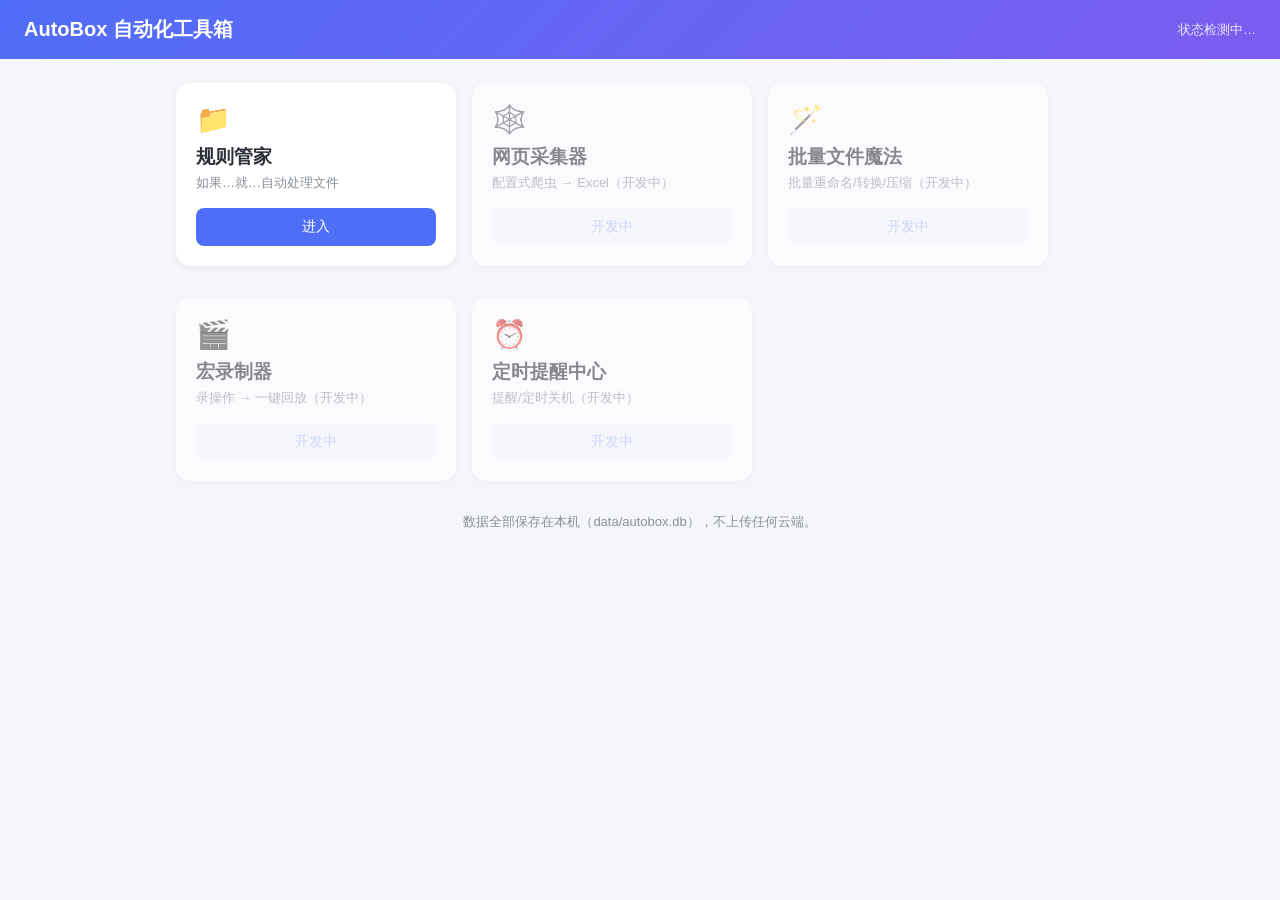
==== static/index.html @ e0795244 "第1阶段：规则管家可跑通（骨架+引擎+前端+说明文档）" ====
<!-- ============================================================
  首页：功能中心
  这是打开 AutoBox 看到的第一个页面，展示所有功能模块。
  HTML 语法：标签成对出现 <标签>内容</标签>，标签决定内容是什么。
  ============================================================ -->
<!DOCTYPE html>
<html lang="zh-CN">
<head>
  <!-- meta 标签：charset="utf-8" 告诉浏览器用中文编码，防止乱码 -->
  <meta charset="utf-8">
  <!-- 让页面在手机上也能正常缩放（我们用不到手机，但加上无害） -->
  <meta name="viewport" content="width=device-width, initial-scale=1">
  <!-- 浏览器标签页上显示的名字 -->
  <title>AutoBox 自动化工具箱</title>
  <!-- 引入全局样式表（css/style.css） -->
  <link rel="stylesheet" href="/static/css/style.css">
</head>
<body>

  <!-- 顶部导航栏 -->
  <div class="topbar">
    <span class="topbar-title">AutoBox 自动化工具箱</span>
    <!-- 显示引擎状态的小字（由 JS 填充） -->
    <span id="statusText" style="font-size:13px; opacity:0.85;">状态检测中…</span>
  </div>

  <div class="container">

    <!-- 模块网格：flex 布局，自动换行排列模块卡片 -->
    <div style="display:flex; flex-wrap:wrap; gap:16px;">

      <!-- 模块卡片 1：规则管家（已完成，可点击进入） -->
      <div class="card" style="width:280px; cursor:pointer;" onclick="location.href='/rules.html'">
        <div style="font-size:28px;">📁</div>               <!-- 模块图标（emoji） -->
        <h3 style="margin:8px 0 4px;">规则管家</h3>          <!-- 模块名字 -->
        <div class="muted" style="font-size:13px;">如果…就…自动处理文件</div>  <!-- 模块说明 -->
        <div class="btn btn-primary mt-16" style="text-align:center;">进入</div>  <!-- 进入按钮 -->
      </div>

      <!-- 模块卡片 2：网页采集器（开发中） -->
      <div class="card" style="width:280px; opacity:0.55;">
        <div style="font-size:28px;">🕸️</div>
        <h3 style="margin:8px 0 4px;">网页采集器</h3>
        <div class="muted" style="font-size:13px;">配置式爬虫 → Excel（开发中）</div>
        <div class="btn btn-ghost mt-16" style="text-align:center;" disabled>开发中</div>
      </div>

      <!-- 模块卡片 3：批量文件魔法（开发中） -->
      <div class="card" style="width:280px; opacity:0.55;">
        <div style="font-size:28px;">🪄</div>
        <h3 style="margin:8px 0 4px;">批量文件魔法</h3>
        <div class="muted" style="font-size:13px;">批量重命名/转换/压缩（开发中）</div>
        <div class="btn btn-ghost mt-16" style="text-align:center;" disabled>开发中</div>
      </div>

      <!-- 模块卡片 4：宏录制器（开发中） -->
      <div class="card" style="width:280px; opacity:0.55;">
        <div style="font-size:28px;">🎬</div>
        <h3 style="margin:8px 0 4px;">宏录制器</h3>
        <div class="muted" style="font-size:13px;">录操作 → 一键回放（开发中）</div>
        <div class="btn btn-ghost mt-16" style="text-align:center;" disabled>开发中</div>
      </div>

      <!-- 模块卡片 5：定时提醒中心（开发中） -->
      <div class="card" style="width:280px; opacity:0.55;">
        <div style="font-size:28px;">⏰</div>
        <h3 style="margin:8px 0 4px;">定时提醒中心</h3>
        <div class="muted" style="font-size:13px;">提醒/定时关机（开发中）</div>
        <div class="btn btn-ghost mt-16" style="text-align:center;" disabled>开发中</div>
      </div>

    </div>

    <!-- 底部提示 -->
    <p class="muted mt-16" style="text-align:center; font-size:13px;">
      数据全部保存在本机（data/autobox.db），不上传任何云端。
    </p>
  </div>

  <!-- 引入 index.js：负责填充引擎状态文字 -->
  <script src="/static/js/index.js"></script>
</body>
</html>
---- static/css/style.css ----
/* ============================================================
   AutoBox 全局样式
   这份文件控制整个网页“长什么样”：颜色、大小、间距、圆角等。
   CSS 的语法是：选择器 { 属性: 值; }
   选择器决定“给谁设样式”，花括号里是“设什么样式”。
   ============================================================ */

/* ---------- 全局基础设置 ---------- */
/* 用 * 选择器给所有元素设置“盒子模型”，让宽高计算更直观 */
* {
  box-sizing: border-box;  /* 宽度包含内边距和边框，布局不容易乱 */
}

/* body 是整个页面的身体 */
body {
  margin: 0;                    /* 去掉浏览器默认的外边距 */
  font-family: "Microsoft YaHei", "PingFang SC", sans-serif;  /* 中文字体 */
  background: #f5f6fa;          /* 页面背景：淡灰色 */
  color: #2b2f36;               /* 文字主色：深灰 */
}

/* ---------- 顶部导航栏 ---------- */
.topbar {
  background: linear-gradient(135deg, #4f6ef7, #7c5cf0);  /* 渐变紫色背景 */
  color: #fff;                  /* 文字白色 */
  padding: 16px 24px;           /* 上下 16px、左右 24px 的内边距 */
  display: flex;                /* 弹性布局：子元素横排 */
  justify-content: space-between;  /* 子元素两端对齐 */
  align-items: center;          /* 垂直居中 */
}

.topbar-title {
  font-size: 20px;              /* 标题字号 */
  font-weight: 700;             /* 加粗 */
}

.topbar a {
  color: #fff;                  /* 链接白色 */
  text-decoration: none;        /* 去掉下划线 */
  font-size: 14px;
  opacity: 0.9;
}

/* ---------- 内容容器 ---------- */
.container {
  max-width: 960px;             /* 内容最大宽度，太宽时居中 */
  margin: 0 auto;               /* 水平居中 */
  padding: 24px 16px;           /* 内边距 */
}

/* ---------- 卡片（页面上的白色方块） ---------- */
.card {
  background: #fff;             /* 白色背景 */
  border-radius: 14px;          /* 圆角 */
  padding: 20px;                /* 内边距 */
  margin-bottom: 16px;          /* 与下一个元素的距离 */
  box-shadow: 0 2px 8px rgba(31, 41, 55, 0.06);  /* 轻微阴影，有立体感 */
}

.card-title {
  font-size: 17px;
  font-weight: 600;
  margin: 0 0 12px;             /* 上 0、左右 0、下 12px */
}

/* ---------- 按钮 ---------- */
.btn {
  border: none;                 /* 去掉边框 */
  border-radius: 8px;           /* 圆角 */
  padding: 10px 18px;           /* 内边距（上下 10px 左右 18px） */
  font-size: 14px;
  cursor: pointer;              /* 鼠标变成小手 */
  transition: opacity 0.15s;    /* 悬停时有过渡动画 */
}

.btn-primary {
  background: #4f6ef7;          /* 主按钮蓝色 */
  color: #fff;
}

.btn-ghost {
  background: #eef1fe;          /* 次按钮浅蓝 */
  color: #4f6ef7;
}

.btn-danger {
  background: #fdecec;          /* 危险按钮浅红 */
  color: #e5484d;
}

.btn:hover {
  opacity: 0.85;                /* 悬停时稍微变淡 */
}

.btn[disabled] {
  opacity: 0.5;                 /* 禁用按钮变淡 */
  cursor: not-allowed;          /* 鼠标变成禁止符号 */
}

/* ---------- 表单元素 ---------- */
input, select, textarea {
  width: 100%;                  /* 占满宽度 */
  padding: 10px 12px;           /* 内边距 */
  border: 1px solid #d9dce3;    /* 浅灰边框 */
  border-radius: 8px;           /* 圆角 */
  font-size: 14px;
  font-family: inherit;         /* 继承页面字体 */
}

label {
  display: block;               /* 标签独占一行 */
  font-size: 13px;
  color: #6b7280;               /* 灰色文字 */
  margin: 12px 0 4px;           /* 上边距 12px */
}

/* ---------- 规则列表 ---------- */
.rule-item {
  display: flex;                /* 横排 */
  justify-content: space-between;  /* 两端对齐 */
  align-items: center;          /* 垂直居中 */
  padding: 14px 0;              /* 上下内边距 */
  border-bottom: 1px solid #f0f1f5;  /* 底部细线分隔 */
}

.rule-item:last-child {
  border-bottom: none;          /* 最后一项不要分隔线 */
}

.rule-name {
  font-size: 15px;
  font-weight: 600;
}

.rule-desc {
  font-size: 12px;
  color: #8a9099;
  margin-top: 4px;
}

/* 开关样式：启用状态的规则名字带绿色小圆点 */
.dot-on {
  display: inline-block;
  width: 8px;
  height: 8px;
  border-radius: 50%;           /* 圆形 */
  background: #16a34a;          /* 绿色 */
  margin-right: 6px;
}

/* ---------- 日志 ---------- */
.log-item {
  padding: 8px 0;
  border-bottom: 1px solid #f5f6fa;
  font-size: 13px;
}

.log-time {
  color: #8a9099;
  margin-right: 8px;
}

.log-success { color: #16a34a; }   /* 成功日志：绿色 */
.log-error { color: #e5484d; }     /* 错误日志：红色 */
.log-info { color: #4f6ef7; }      /* 信息日志：蓝色 */

/* ---------- 其他 ---------- */
.muted {
  color: #8a9099;               /* 灰色提示文字 */
}

.mt-16 { margin-top: 16px; }    /* 上边距工具类 */
.mt-8 { margin-top: 8px; }

.empty-tip {
  text-align: center;           /* 居中 */
  color: #8a9099;
  padding: 32px 0;              /* 上下内边距，撑出高度 */
}
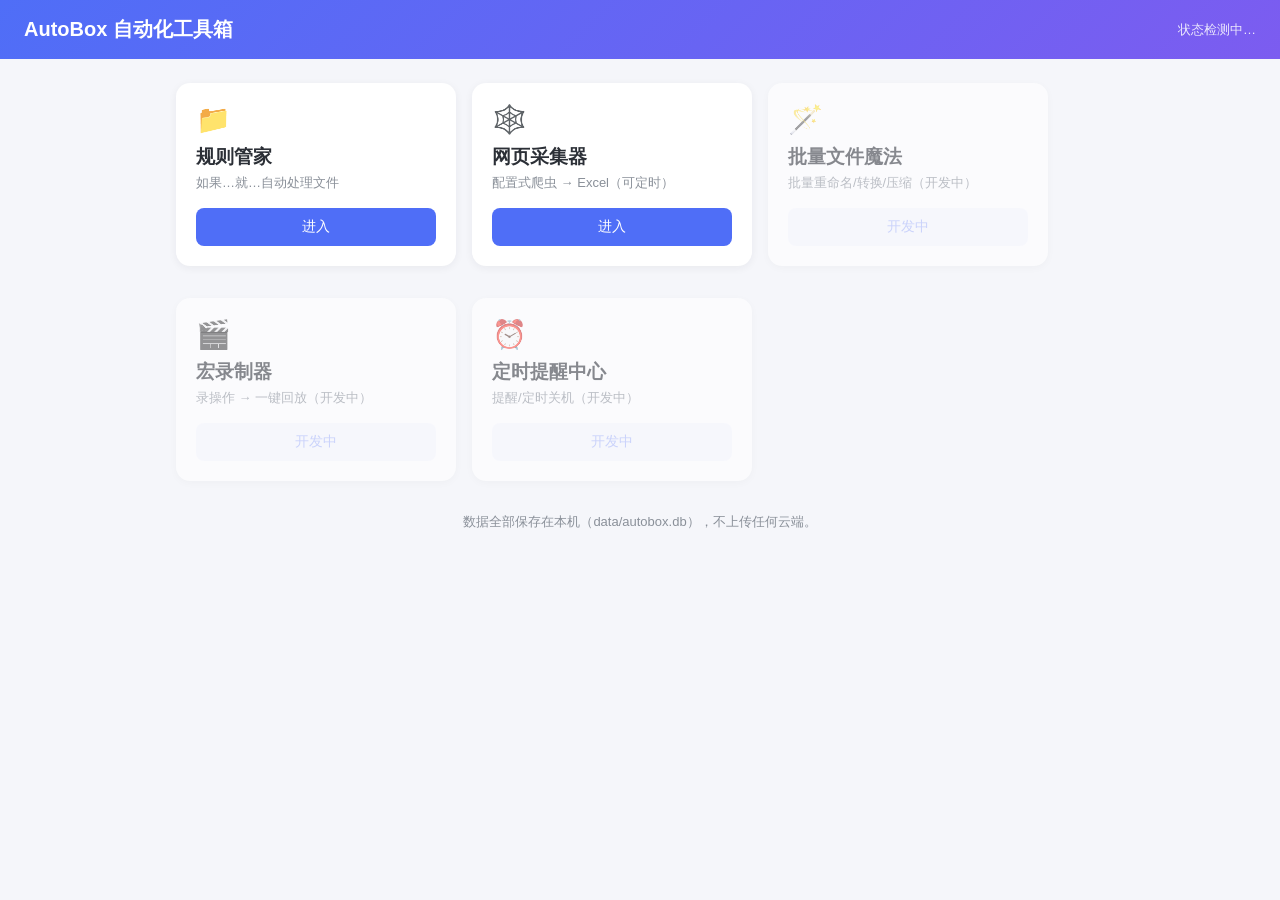
==== commit fdaa49a0: "第2阶段：网页采集器（配置式爬虫→CSV+定时）端到端跑通" ====
--- a/static/index.html
+++ b/static/index.html
@@ -37,12 +37,12 @@
         <div class="btn btn-primary mt-16" style="text-align:center;">进入</div>  <!-- 进入按钮 -->
       </div>
 
-      <!-- 模块卡片 2：网页采集器（开发中） -->
-      <div class="card" style="width:280px; opacity:0.55;">
+      <!-- 模块卡片 2：网页采集器（第 2 阶段完成，可进入） -->
+      <div class="card" style="width:280px; cursor:pointer;" onclick="location.href='/crawler.html'">
         <div style="font-size:28px;">🕸️</div>
         <h3 style="margin:8px 0 4px;">网页采集器</h3>
-        <div class="muted" style="font-size:13px;">配置式爬虫 → Excel（开发中）</div>
-        <div class="btn btn-ghost mt-16" style="text-align:center;" disabled>开发中</div>
+        <div class="muted" style="font-size:13px;">配置式爬虫 → Excel（可定时）</div>
+        <div class="btn btn-primary mt-16" style="text-align:center;">进入</div>
       </div>
 
       <!-- 模块卡片 3：批量文件魔法（开发中） -->
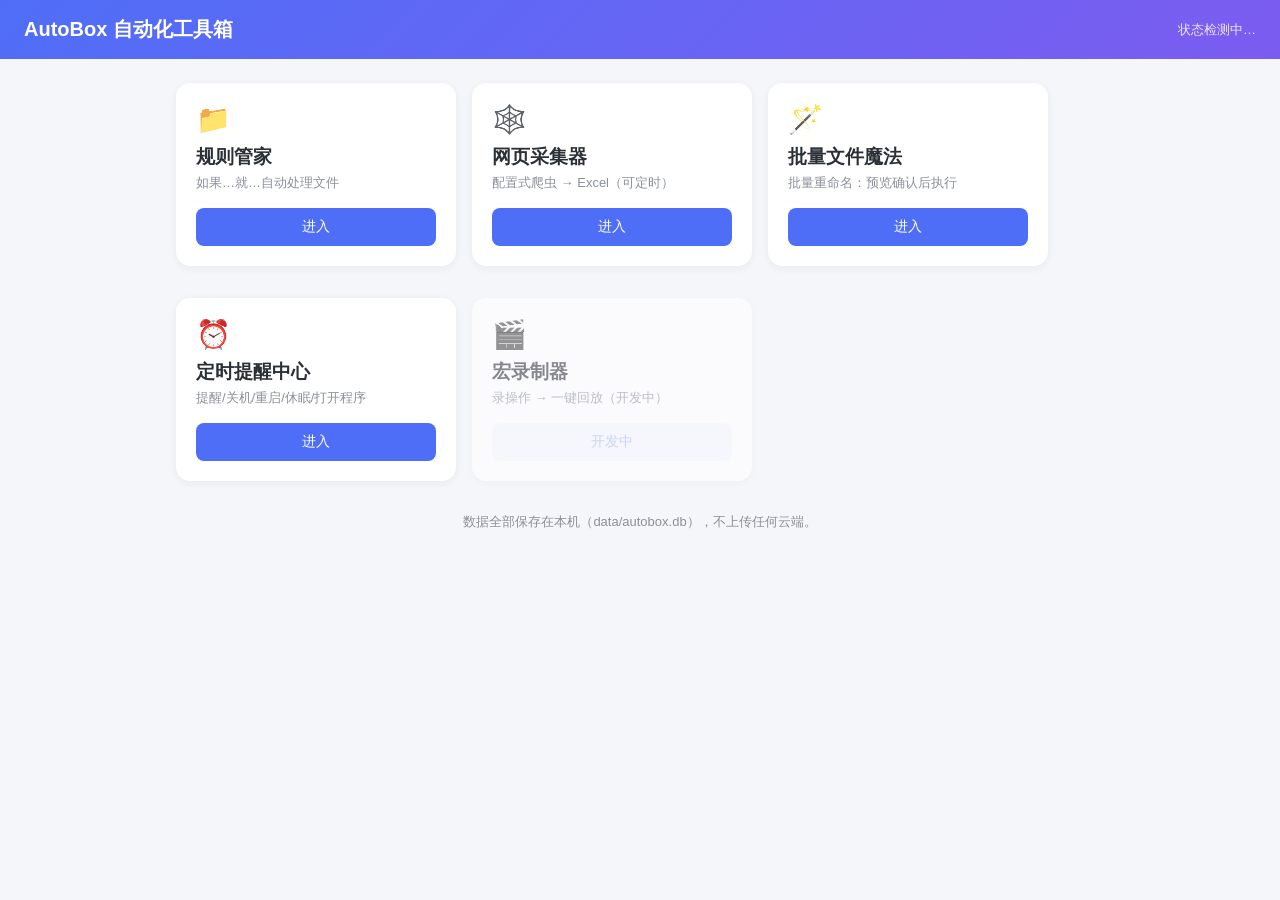
==== commit 250e4638: "第3阶段：批量文件魔法+定时提醒中心（弹窗/关机/重启/休眠/打开程序）" ====
--- a/static/index.html
+++ b/static/index.html
@@ -45,27 +45,27 @@
         <div class="btn btn-primary mt-16" style="text-align:center;">进入</div>
       </div>
 
-      <!-- 模块卡片 3：批量文件魔法（开发中） -->
-      <div class="card" style="width:280px; opacity:0.55;">
+      <!-- 模块卡片 3：批量文件魔法（第 3 阶段完成，可进入） -->
+      <div class="card" style="width:280px; cursor:pointer;" onclick="location.href='/batch.html'">
         <div style="font-size:28px;">🪄</div>
         <h3 style="margin:8px 0 4px;">批量文件魔法</h3>
-        <div class="muted" style="font-size:13px;">批量重命名/转换/压缩（开发中）</div>
-        <div class="btn btn-ghost mt-16" style="text-align:center;" disabled>开发中</div>
+        <div class="muted" style="font-size:13px;">批量重命名：预览确认后执行</div>
+        <div class="btn btn-primary mt-16" style="text-align:center;">进入</div>
       </div>
 
-      <!-- 模块卡片 4：宏录制器（开发中） -->
+      <!-- 模块卡片 4：定时提醒中心（第 3 阶段完成，可进入） -->
+      <div class="card" style="width:280px; cursor:pointer;" onclick="location.href='/timer.html'">
+        <div style="font-size:28px;">⏰</div>
+        <h3 style="margin:8px 0 4px;">定时提醒中心</h3>
+        <div class="muted" style="font-size:13px;">提醒/关机/重启/休眠/打开程序</div>
+        <div class="btn btn-primary mt-16" style="text-align:center;">进入</div>
+      </div>
+
+      <!-- 模块卡片 5：宏录制器（开发中） -->
       <div class="card" style="width:280px; opacity:0.55;">
         <div style="font-size:28px;">🎬</div>
         <h3 style="margin:8px 0 4px;">宏录制器</h3>
         <div class="muted" style="font-size:13px;">录操作 → 一键回放（开发中）</div>
-        <div class="btn btn-ghost mt-16" style="text-align:center;" disabled>开发中</div>
-      </div>
-
-      <!-- 模块卡片 5：定时提醒中心（开发中） -->
-      <div class="card" style="width:280px; opacity:0.55;">
-        <div style="font-size:28px;">⏰</div>
-        <h3 style="margin:8px 0 4px;">定时提醒中心</h3>
-        <div class="muted" style="font-size:13px;">提醒/定时关机（开发中）</div>
         <div class="btn btn-ghost mt-16" style="text-align:center;" disabled>开发中</div>
       </div>
 
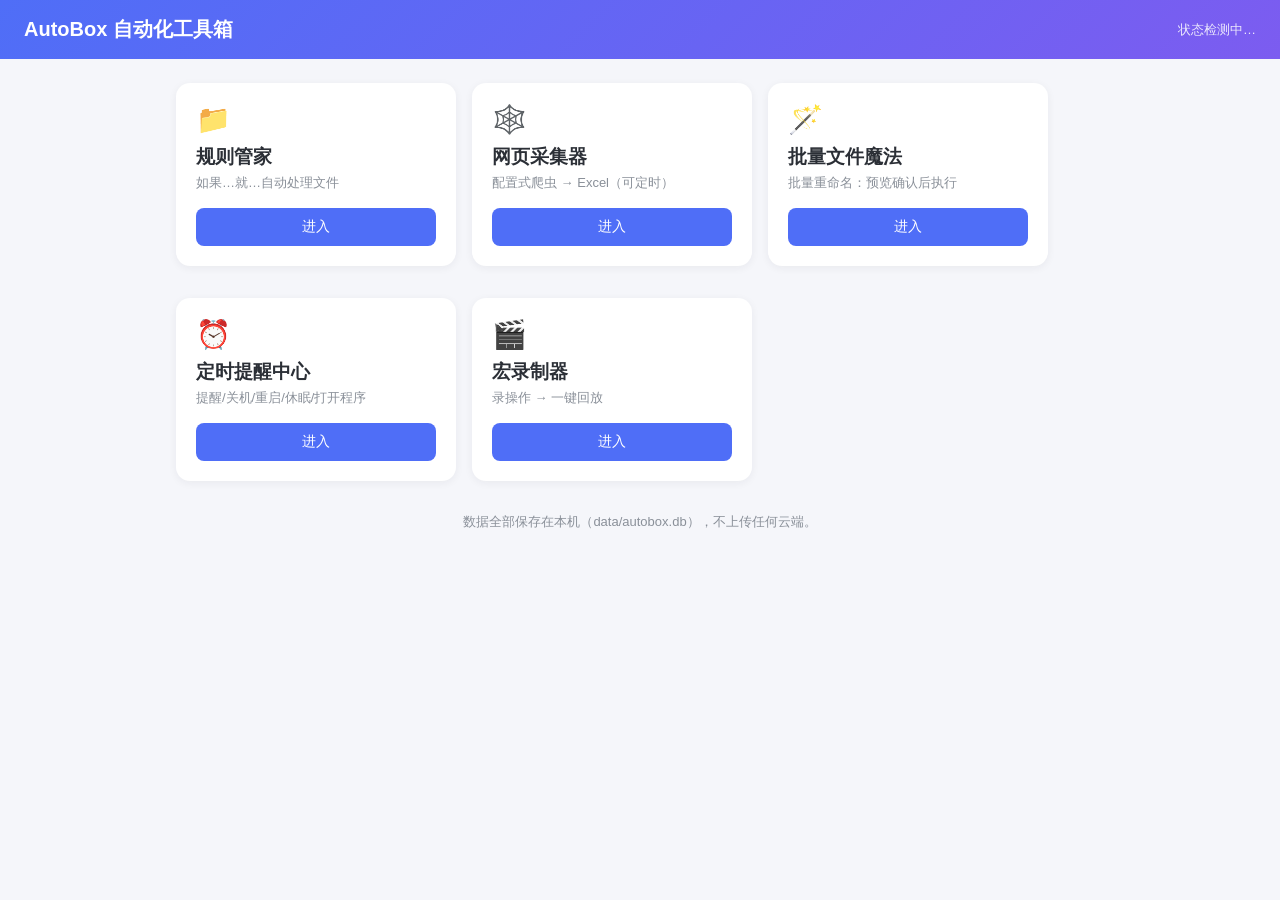
==== commit 731488a5: "第4阶段：宏录制器（pynput录制回放+速度控制+F8紧急停止），五个模块全部完成" ====
--- a/static/index.html
+++ b/static/index.html
@@ -61,12 +61,12 @@
         <div class="btn btn-primary mt-16" style="text-align:center;">进入</div>
       </div>
 
-      <!-- 模块卡片 5：宏录制器（开发中） -->
-      <div class="card" style="width:280px; opacity:0.55;">
+      <!-- 模块卡片 5：宏录制器（第 4 阶段完成，可进入） -->
+      <div class="card" style="width:280px; cursor:pointer;" onclick="location.href='/macro.html'">
         <div style="font-size:28px;">🎬</div>
         <h3 style="margin:8px 0 4px;">宏录制器</h3>
-        <div class="muted" style="font-size:13px;">录操作 → 一键回放（开发中）</div>
-        <div class="btn btn-ghost mt-16" style="text-align:center;" disabled>开发中</div>
+        <div class="muted" style="font-size:13px;">录操作 → 一键回放</div>
+        <div class="btn btn-primary mt-16" style="text-align:center;">进入</div>
       </div>
 
     </div>
